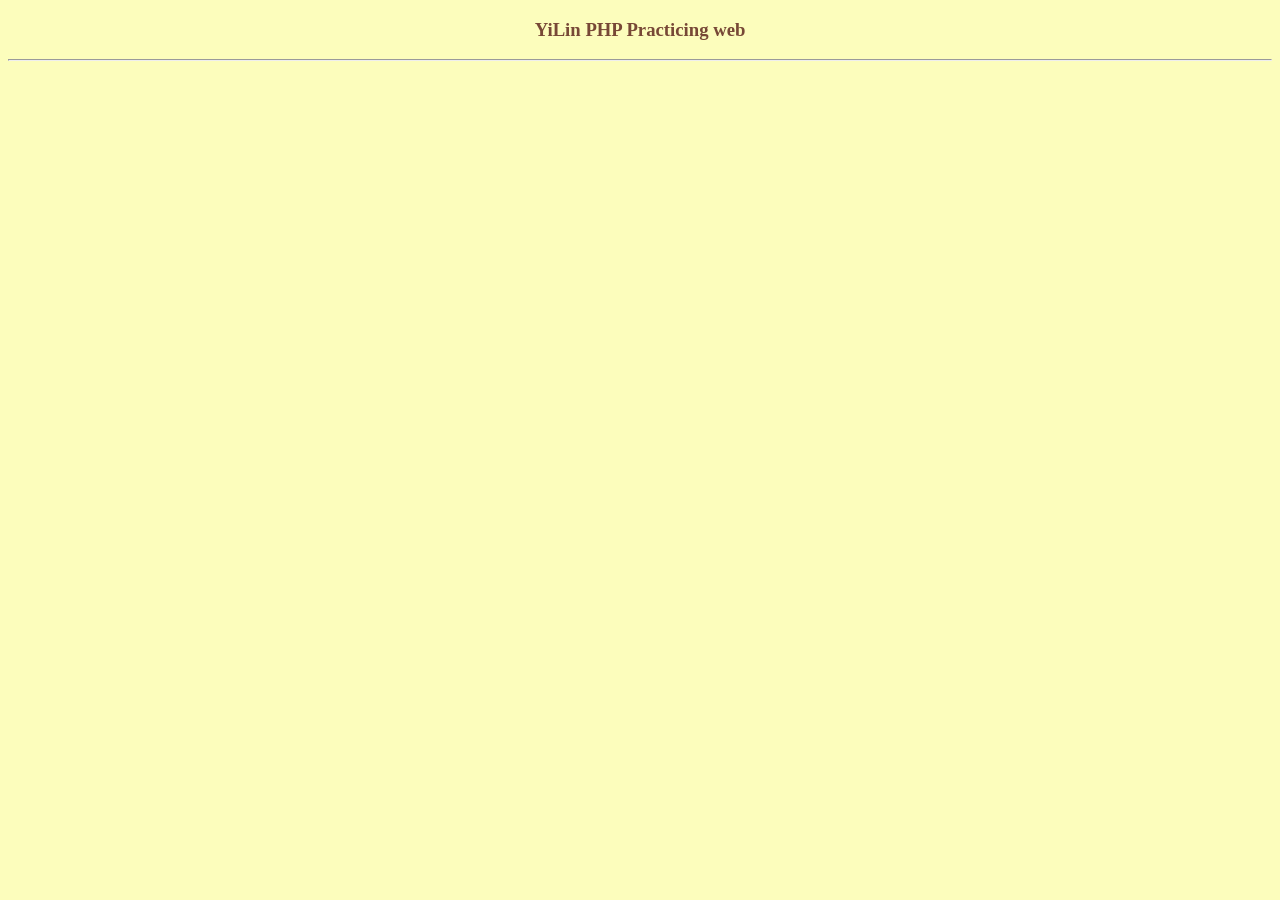
==== index.html @ b5592d77 "3 commit" ====
<!DOCTYPE html>
<html>
<head>
	<meta charset="utf-8">
	<title>YiLin PHP 0831</title>
	<style type="text/css">
		body {background-color: #FCFDBC;color: #774836; }
		button{background-color: #FDF0C4;color: #41354D;margin: 4px 2px;padding: 10px;}
	</style>


</head>
<body>
	<h3><center>YiLin PHP Practicing web</center></h3>
	<hr>
	   

</body>
</html>
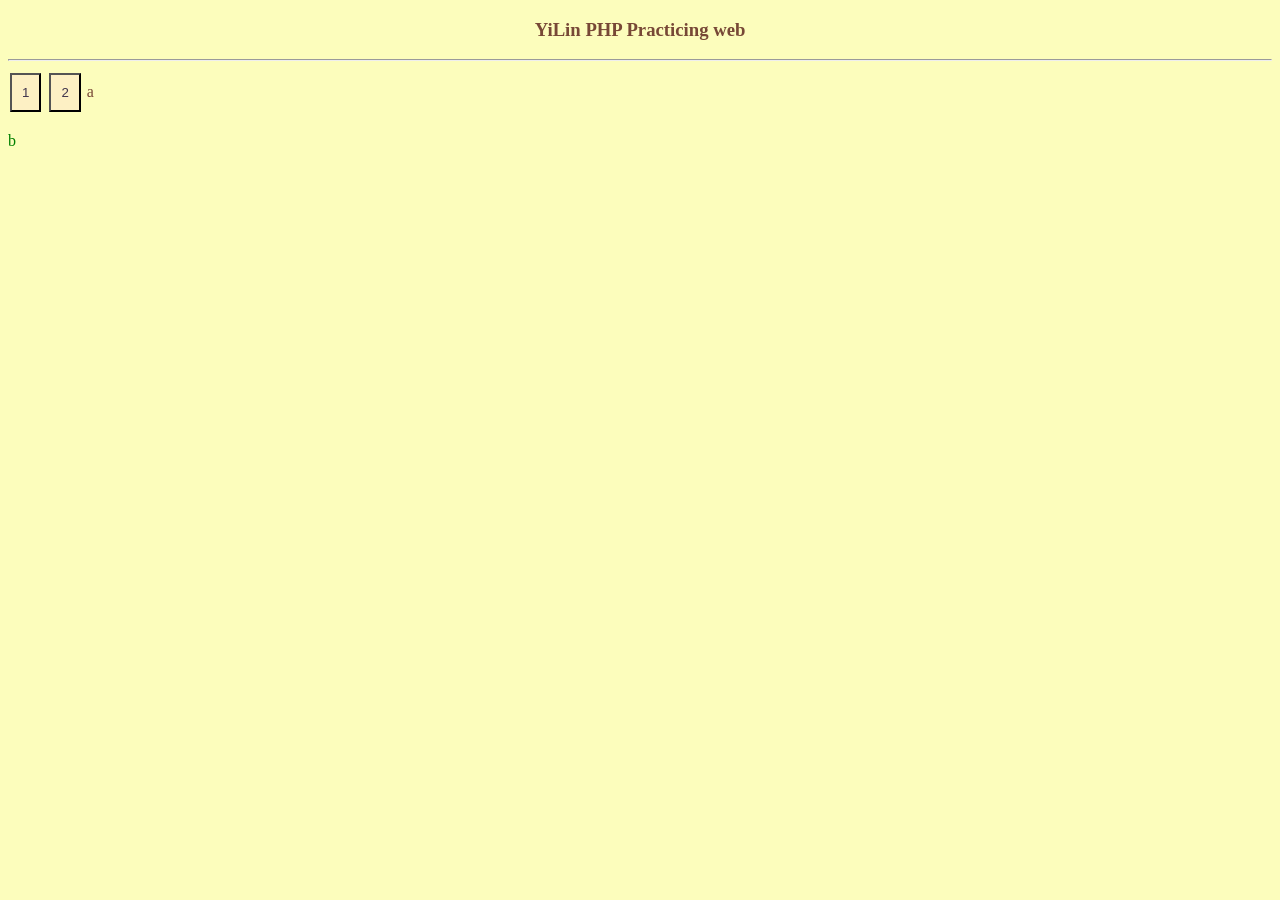
==== commit 41bedc5c: "+" ====
--- a/index.html
+++ b/index.html
@@ -2,18 +2,16 @@
 <html>
 <head>
 	<meta charset="utf-8">
-	<title>YiLin PHP 0831</title>
-	<style type="text/css">
-		body {background-color: #FCFDBC;color: #774836; }
-		button{background-color: #FDF0C4;color: #41354D;margin: 4px 2px;padding: 10px;}
-	</style>
+	<link rel="stylesheet" href="styles.css">
 
 
 </head>
 <body>
 	<h3><center>YiLin PHP Practicing web</center></h3>
 	<hr>
-	   
-
+     <button>1     </button>
+     <button>2     </button>
+     <il>a</il>
+     <il><p>b</p></il>
 </body>
 </html>
--- a/styles.css
+++ b/styles.css
@@ -0,0 +1,3 @@
+	body {background-color: #FCFDBC;color: #774836; }
+	button{background-color: #FDF0C4;color: #41354D;margin: 4px 2px;padding: 10px;}
+    p {color:green;}
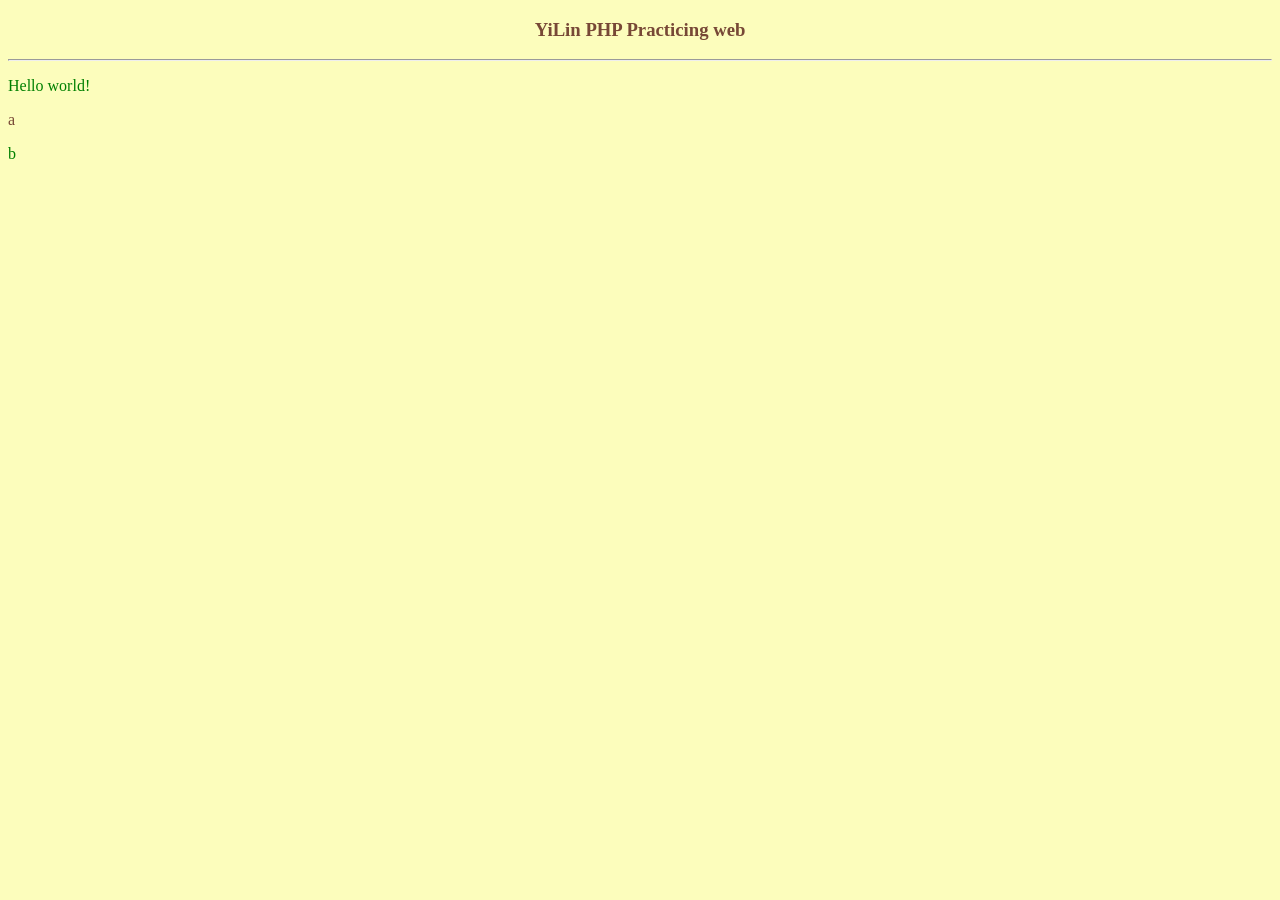
==== commit ff3f194c: "Update index.html" ====
--- a/index.html
+++ b/index.html
@@ -9,9 +9,8 @@
 <body>
 	<h3><center>YiLin PHP Practicing web</center></h3>
 	<hr>
-     <button>1     </button>
-     <button>2     </button>
+     <p class="double">Hello world!</p>
      <il>a</il>
      <il><p>b</p></il>
 </body>
-</html>+</html>
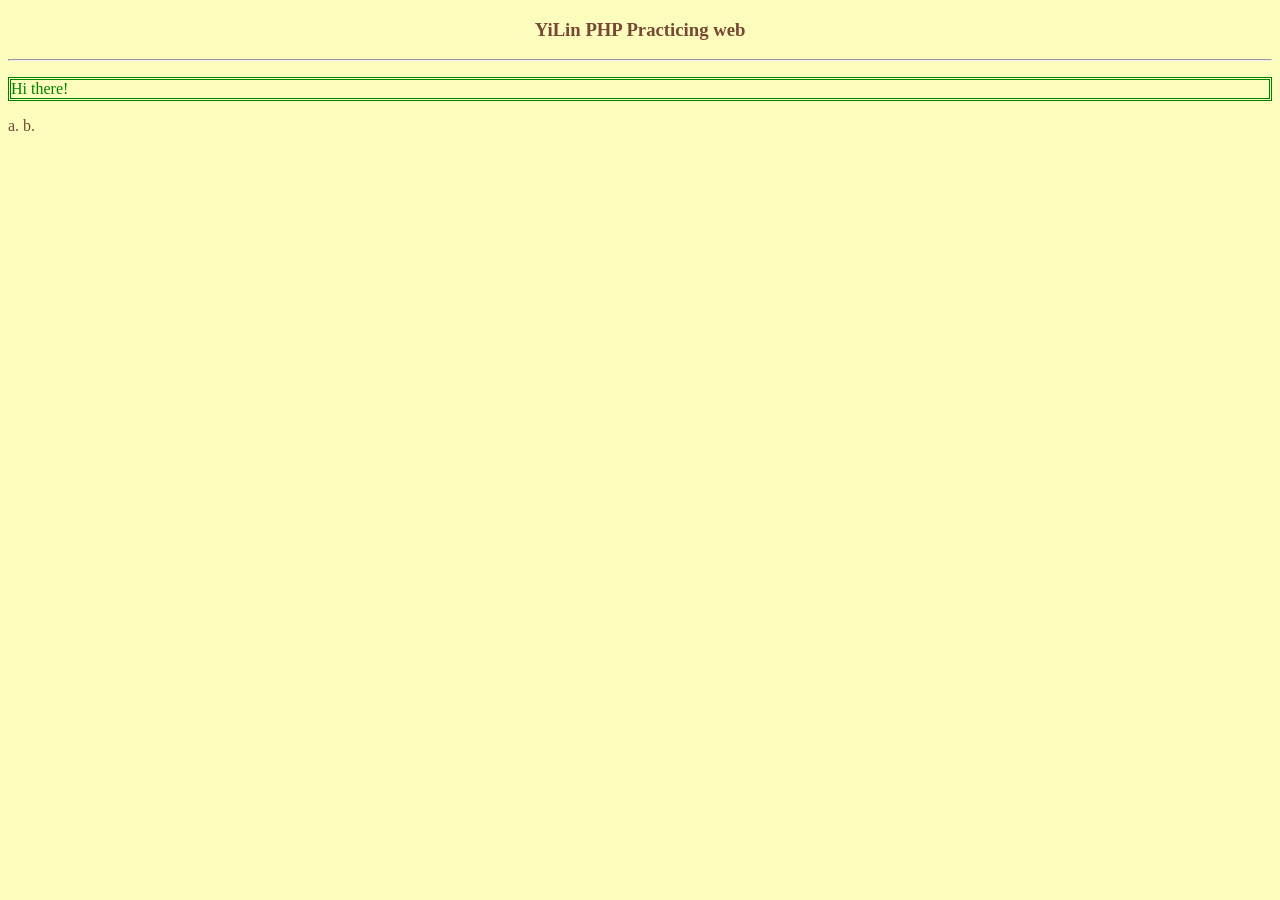
==== commit eb9002ae: "Update index.html" ====
--- a/index.html
+++ b/index.html
@@ -9,8 +9,8 @@
 <body>
 	<h3><center>YiLin PHP Practicing web</center></h3>
 	<hr>
-     <p class="double">Hello world!</p>
-     <il>a</il>
-     <il><p>b</p></il>
+     <p class="double">Hi there!</p>
+     <il>a. </il>
+     <il>b.</il>
 </body>
 </html>
--- a/styles.css
+++ b/styles.css
@@ -1,3 +1,4 @@
 	body {background-color: #FCFDBC;color: #774836; }
 	button{background-color: #FDF0C4;color: #41354D;margin: 4px 2px;padding: 10px;}
-    p {color:green;}+    p.double{border-style: double;}
+    p {color:green;}
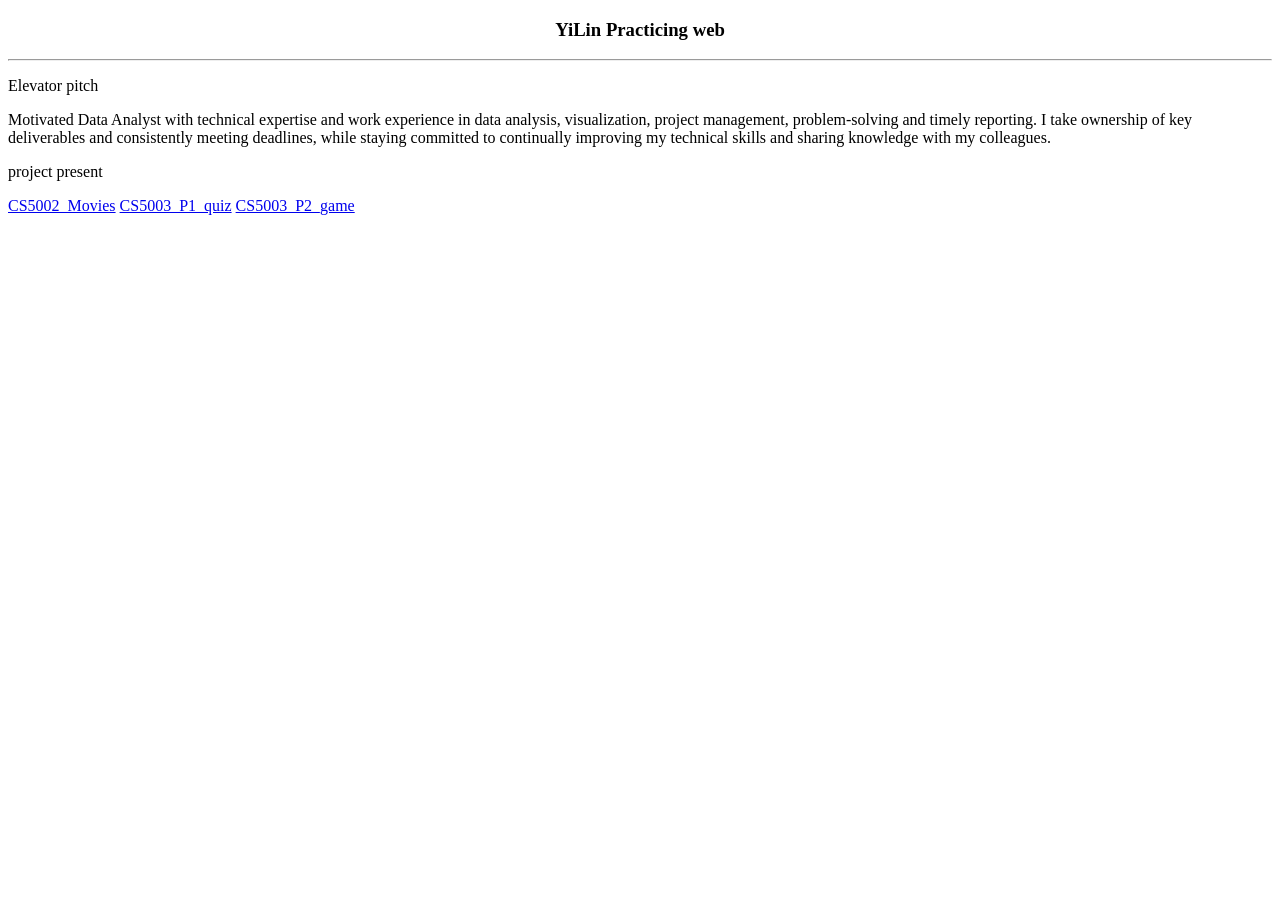
==== commit 1540297b: "01/27" ====
--- a/index.html
+++ b/index.html
@@ -2,15 +2,58 @@
 <html>
 <head>
 	<meta charset="utf-8">
-	<link rel="stylesheet" href="styles.css">
+	<!-- 
+    <link rel="stylesheet" href="styles.css"> -->
+     <h3><center>YiLin Practicing web</center></h3>
 
 
 </head>
-<body>
-	<h3><center>YiLin PHP Practicing web</center></h3>
-	<hr>
-     <p class="double">Hi there!</p>
-     <il>a. </il>
-     <il>b.</il>
+     
+<body class="flex">
+     <hr>
+    
+     <div>
+          <p>Elevator pitch </p>
+          <p> Motivated Data Analyst with technical expertise and work experience in data analysis, 
+            visualization, project management, problem-solving and timely reporting. I take ownership of key 
+            deliverables and consistently meeting deadlines, while staying committed to continually improving 
+            my technical skills and sharing knowledge with my colleagues.</p>
+     </div>
+	
+     
+     <div id="wrapper">
+     
+         <div id="start-container" class="flex">
+             <div>
+                <p> project present </p>
+                <a href='./CS5002/movies.html'>CS5002_Movies</a>
+
+                <a href='./CS5003/CS5003_P1_quiz.html'>CS5003_P1_quiz</a>
+
+                <a href='./CS5003/CS5003_P2_game.html'>CS5003_P2_game</a>
+
+
+             <!-- <table id="leader-board">
+                 <thead>
+                 <tr><th colspan="3" scope="colgroup">Work experince  </th> </tr>
+                 <tr>
+                     <th>Date</th><th> Company </th> <th> Work...</th>
+                 </tr>
+                 </thead>
+                 <tbody>
+                 <tr><td> 2021 </td><td> Micron </td><td> EE</td></tr>
+                 </tbody>
+             </table> -->
+             </div>
+         </div>
+     
+     
+<!--      
+         -->
+     
+     
 </body>
+<footer>
+
+</footer>
 </html>
--- a/styles.css
+++ b/styles.css
@@ -1,4 +1,77 @@
-	body {background-color: #FCFDBC;color: #774836; }
-	button{background-color: #FDF0C4;color: #41354D;margin: 4px 2px;padding: 10px;}
-    p.double{border-style: double;}
-    p {color:green;}
+*{
+    padding:0;
+    margin: 0;
+    box-sizing: border-box;
+}
+
+:root{
+   --light-blue-color: #468B97;
+    --light-color: #F3AA60;
+    --pink-color: #EF6262;
+    --dark-color: #1D5B79;
+    --grey-color: #d8d7c3;
+    --transition: all 300ms ease-in-out;
+}
+
+body{
+    font-family: 'Source Code Pro';
+    font-size: 24px;
+    min-height: 100vh;
+    background:  var(--dark-color)
+}
+
+footer{
+	min-height: 20vh;	
+}
+	
+/* button{background-color: #FDF0C4;color: #41354D;margin: 4px 2px;padding: 10px;} */
+    
+p {color:var(--grey-color);}
+
+.flex{
+    display: flex;
+    flex-flow: column;
+    align-items: center;
+    justify-content: center;
+}
+
+
+body{
+    font-family: 'Source Code Pro';
+    font-size: 24px;
+    min-height: 100vh;
+    background:  var(--dark-color)
+}
+
+#pre-container{
+    margin-bottom: 2rem ;
+	
+}
+
+
+#start, #ready{
+    border: none;
+    border-radius: 0.5rem;
+    outline: 0;
+    font-family: "Source Code Pro";
+    font-size: 1.2rem;
+    font-weight: 600;
+    padding: 0.5rem 1rem;
+    margin: 0.5rem 1rem auto;
+    cursor: pointer;
+    display: inline-flex;
+    box-shadow: 0 4px 0 0  #868679;
+    transition: var(--transition);
+
+}
+#wrapper{
+    background: var(--grey-color);
+    padding: 1.5rem 4rem 3rem 4rem;
+    width: 80%;
+    max-height: 75%;
+    border-radius: 1.5rem;
+    /*border-top-left-radius: 1.5rem;*/
+    /*border-bottom-right-radius: 1.5rem;*/
+    box-shadow: 0 5px 10px rgb(0 0 0 / 40%), 0 15px 30px rgb(0 0 0/ 60%) ;
+
+ }
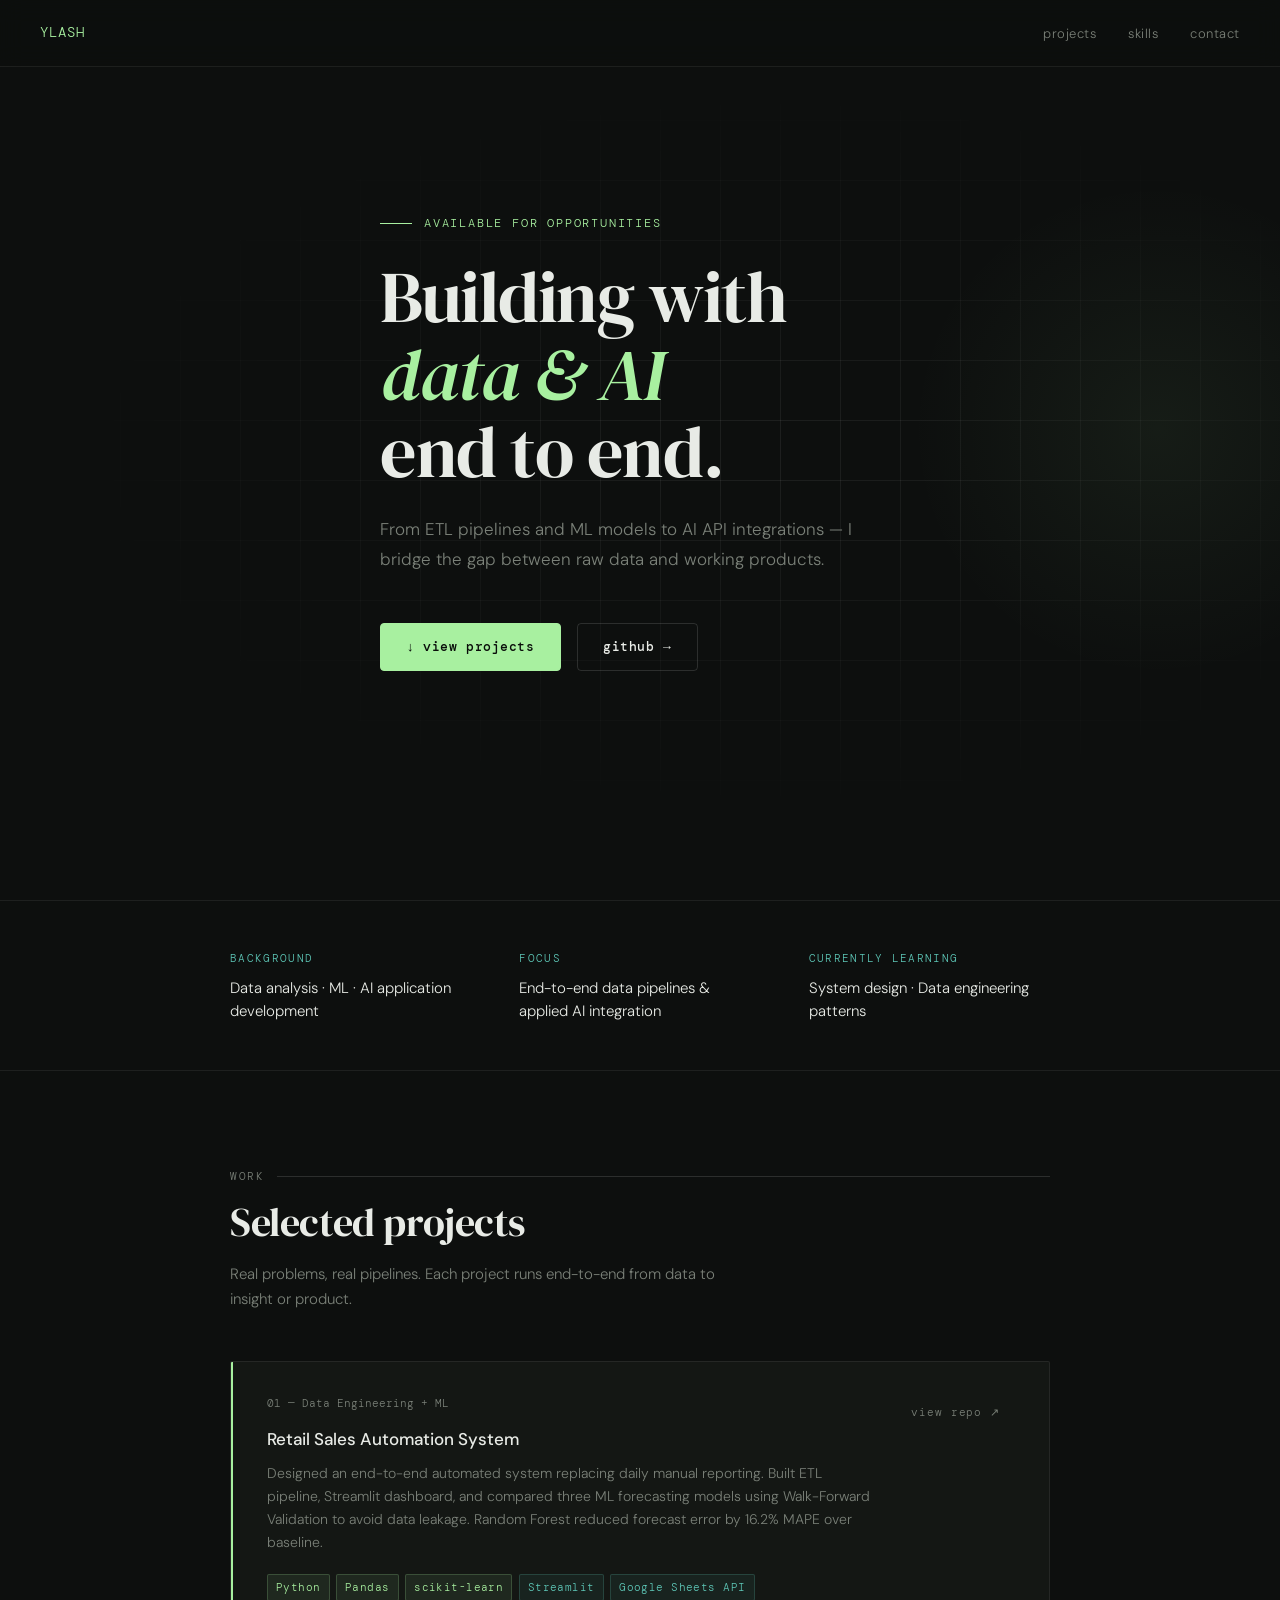
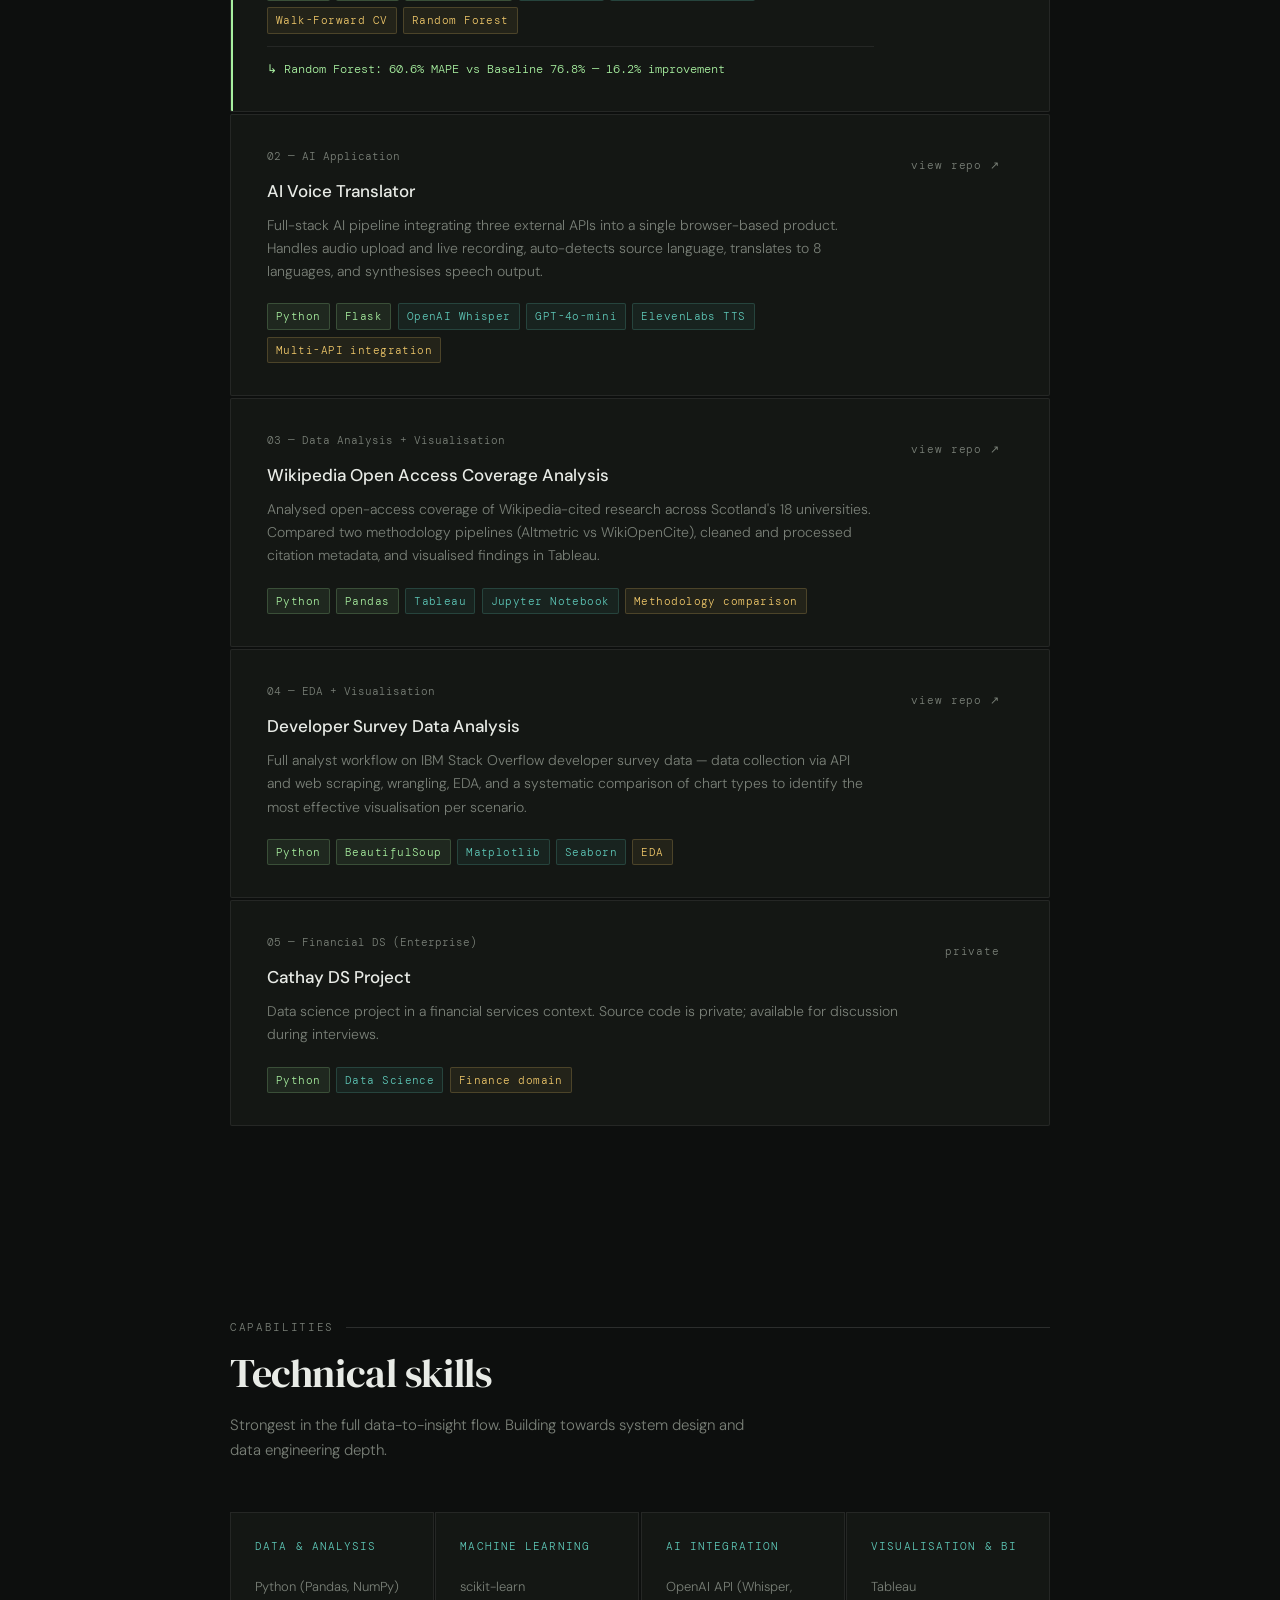
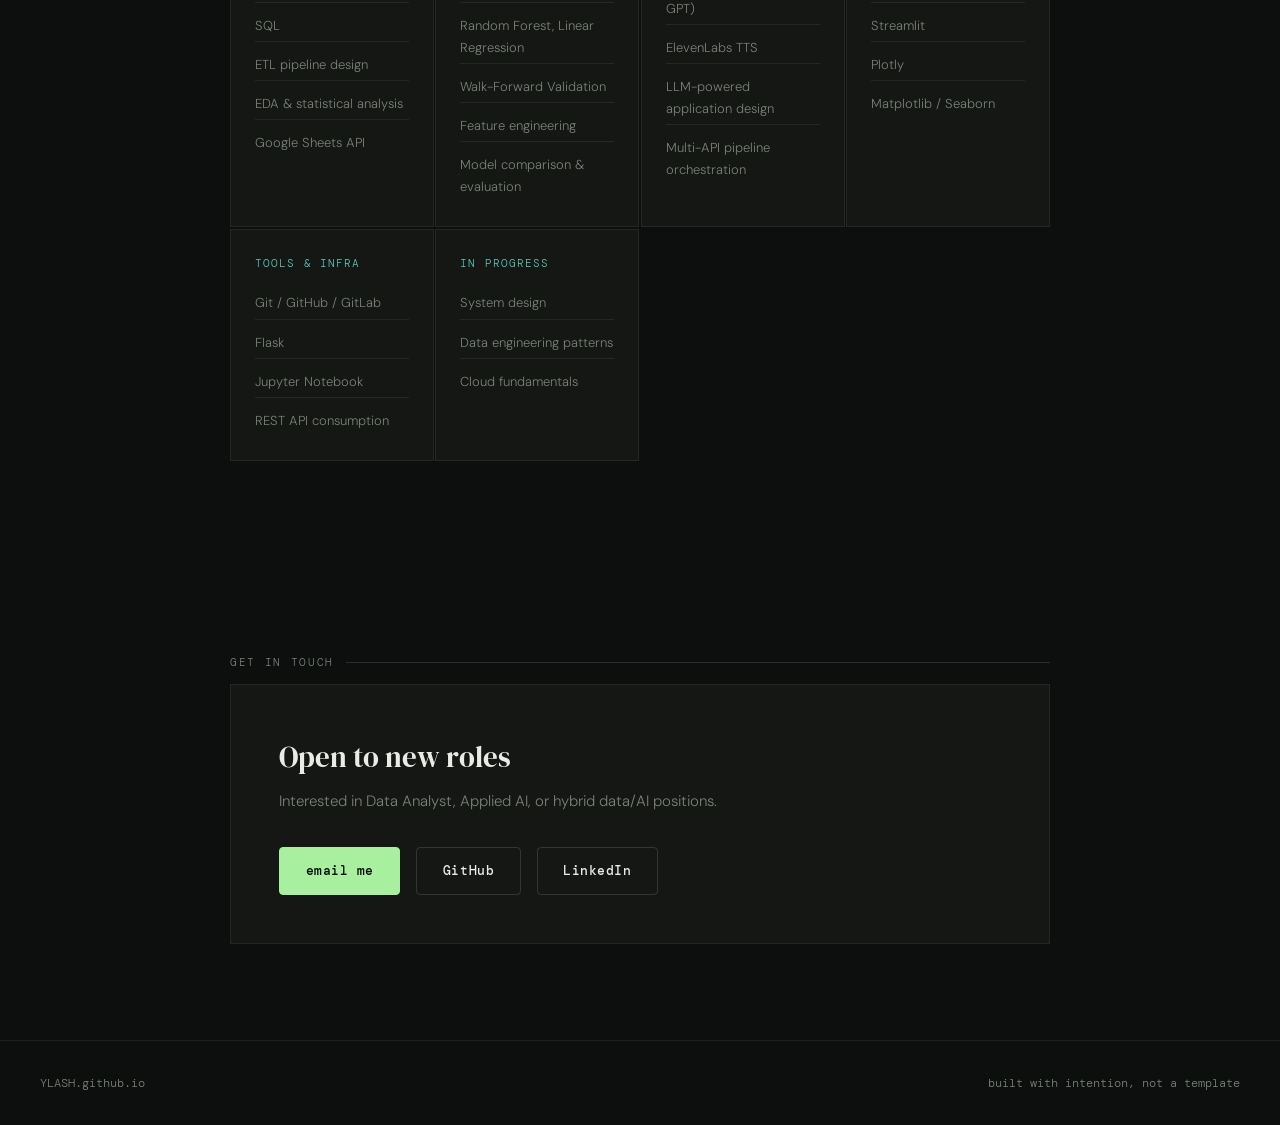
==== commit 4b298d5a: "up-to-date" ====
--- a/index.html
+++ b/index.html
@@ -1,59 +1,598 @@
 <!DOCTYPE html>
-<html>
+<html lang="en">
 <head>
-	<meta charset="utf-8">
-	<!-- 
-    <link rel="stylesheet" href="styles.css"> -->
-     <h3><center>YiLin Practicing web</center></h3>
-
-
+<meta charset="UTF-8">
+<meta name="viewport" content="width=device-width, initial-scale=1.0">
+<title>YLASH — AI & Data Portfolio</title>
+<link rel="preconnect" href="https://fonts.googleapis.com">
+<link href="https://fonts.googleapis.com/css2?family=DM+Serif+Display:ital@0;1&family=DM+Mono:wght@400;500&family=DM+Sans:wght@300;400;500&display=swap" rel="stylesheet">
+<style>
+  *, *::before, *::after { box-sizing: border-box; margin: 0; padding: 0; }
+
+  :root {
+    --bg: #0d0f0e;
+    --bg2: #141714;
+    --bg3: #1c201b;
+    --line: rgba(255,255,255,0.07);
+    --line2: rgba(255,255,255,0.13);
+    --text: #e8ebe6;
+    --muted: #7a8078;
+    --accent: #a8f0a0;
+    --accent2: #5ec8b8;
+    --accent3: #f0c86a;
+    --tag-bg: rgba(168,240,160,0.08);
+    --tag-border: rgba(168,240,160,0.2);
+  }
+
+  html { scroll-behavior: smooth; }
+
+  body {
+    background: var(--bg);
+    color: var(--text);
+    font-family: 'DM Sans', sans-serif;
+    font-weight: 300;
+    line-height: 1.7;
+    font-size: 16px;
+    overflow-x: hidden;
+  }
+
+  /* --- NAV --- */
+  nav {
+    position: fixed; top: 0; left: 0; right: 0; z-index: 100;
+    display: flex; align-items: center; justify-content: space-between;
+    padding: 1.2rem 2.5rem;
+    border-bottom: 0.5px solid var(--line);
+    background: rgba(13,15,14,0.85);
+    backdrop-filter: blur(12px);
+  }
+  .nav-logo {
+    font-family: 'DM Mono', monospace;
+    font-size: 14px;
+    color: var(--accent);
+    letter-spacing: 0.08em;
+    text-decoration: none;
+  }
+  .nav-links { display: flex; gap: 2rem; list-style: none; }
+  .nav-links a {
+    font-size: 13px; color: var(--muted); text-decoration: none;
+    letter-spacing: 0.04em; transition: color 0.2s;
+  }
+  .nav-links a:hover { color: var(--text); }
+
+  /* --- SECTIONS --- */
+  section { padding: 6rem 0; }
+  .container { max-width: 900px; margin: 0 auto; padding: 0 2.5rem; }
+
+  /* --- HERO --- */
+  #hero {
+    min-height: 100vh;
+    display: flex; align-items: center;
+    padding-top: 80px;
+    position: relative;
+    overflow: hidden;
+  }
+  .hero-grid-bg {
+    position: absolute; inset: 0; z-index: 0;
+    background-image:
+      linear-gradient(var(--line) 1px, transparent 1px),
+      linear-gradient(90deg, var(--line) 1px, transparent 1px);
+    background-size: 60px 60px;
+    mask-image: radial-gradient(ellipse 80% 60% at 60% 50%, black 0%, transparent 70%);
+  }
+  .hero-glow {
+    position: absolute; top: 20%; right: -10%;
+    width: 500px; height: 500px; border-radius: 50%;
+    background: radial-gradient(circle, rgba(168,240,160,0.06) 0%, transparent 70%);
+    pointer-events: none;
+  }
+  .hero-content { position: relative; z-index: 1; }
+  .hero-eyebrow {
+    font-family: 'DM Mono', monospace;
+    font-size: 12px; color: var(--accent);
+    letter-spacing: 0.15em; text-transform: uppercase;
+    margin-bottom: 1.5rem;
+    display: flex; align-items: center; gap: 0.75rem;
+  }
+  .hero-eyebrow::before {
+    content: ''; display: block;
+    width: 32px; height: 1px; background: var(--accent);
+  }
+  h1 {
+    font-family: 'DM Serif Display', serif;
+    font-size: clamp(2.8rem, 6vw, 4.5rem);
+    line-height: 1.08;
+    font-weight: 400;
+    margin-bottom: 1.5rem;
+    letter-spacing: -0.02em;
+  }
+  h1 em {
+    font-style: italic; color: var(--accent);
+  }
+  .hero-sub {
+    font-size: 17px; color: var(--muted);
+    max-width: 520px; margin-bottom: 3rem;
+    line-height: 1.75;
+  }
+  .hero-ctas { display: flex; gap: 1rem; flex-wrap: wrap; }
+  .btn {
+    display: inline-flex; align-items: center; gap: 0.5rem;
+    padding: 0.75rem 1.6rem; border-radius: 4px;
+    font-size: 13px; font-weight: 500; letter-spacing: 0.04em;
+    text-decoration: none; transition: all 0.2s; cursor: pointer;
+    font-family: 'DM Mono', monospace;
+  }
+  .btn-primary {
+    background: var(--accent); color: #0a0e0a;
+    border: 1px solid var(--accent);
+  }
+  .btn-primary:hover { background: #bff5b7; }
+  .btn-ghost {
+    background: transparent; color: var(--text);
+    border: 0.5px solid var(--line2);
+  }
+  .btn-ghost:hover { border-color: var(--accent); color: var(--accent); }
+
+  /* --- ABOUT STRIP --- */
+  .about-strip {
+    border-top: 0.5px solid var(--line);
+    border-bottom: 0.5px solid var(--line);
+    padding: 3rem 0;
+  }
+  .about-strip .container {
+    display: grid; grid-template-columns: 1fr 1fr 1fr;
+    gap: 3rem;
+  }
+  .about-item-label {
+    font-family: 'DM Mono', monospace;
+    font-size: 11px; color: var(--accent2);
+    letter-spacing: 0.12em; text-transform: uppercase;
+    margin-bottom: 0.6rem;
+  }
+  .about-item-val {
+    font-size: 15px; color: var(--text);
+    line-height: 1.5;
+  }
+
+  /* --- SECTION TITLES --- */
+  .section-label {
+    font-family: 'DM Mono', monospace;
+    font-size: 11px; color: var(--muted);
+    letter-spacing: 0.15em; text-transform: uppercase;
+    margin-bottom: 0.75rem;
+    display: flex; align-items: center; gap: 0.75rem;
+  }
+  .section-label::after {
+    content: ''; flex: 1;
+    height: 0.5px; background: var(--line2);
+  }
+  h2 {
+    font-family: 'DM Serif Display', serif;
+    font-size: clamp(1.8rem, 3.5vw, 2.5rem);
+    font-weight: 400; line-height: 1.2;
+    margin-bottom: 1rem;
+    letter-spacing: -0.01em;
+  }
+  .section-intro {
+    color: var(--muted); font-size: 15px; max-width: 520px;
+    margin-bottom: 3rem;
+  }
+
+  /* --- PROJECTS --- */
+  .project-grid { display: grid; gap: 1.5px; }
+  .project-card {
+    background: var(--bg2);
+    border: 0.5px solid var(--line);
+    border-radius: 2px;
+    padding: 2rem 2.25rem;
+    display: grid;
+    grid-template-columns: 1fr auto;
+    gap: 1.5rem;
+    transition: background 0.2s, border-color 0.2s;
+    text-decoration: none; color: inherit;
+    position: relative;
+    overflow: hidden;
+  }
+  .project-card::before {
+    content: ''; position: absolute;
+    left: 0; top: 0; bottom: 0; width: 2px;
+    background: transparent;
+    transition: background 0.2s;
+  }
+  .project-card:hover { background: var(--bg3); border-color: var(--line2); }
+  .project-card:hover::before { background: var(--accent); }
+  .project-card.featured::before { background: var(--accent); }
+  .project-number {
+    font-family: 'DM Mono', monospace;
+    font-size: 11px; color: var(--muted);
+    margin-bottom: 0.75rem;
+  }
+  .project-title {
+    font-size: 17px; font-weight: 500;
+    margin-bottom: 0.5rem; color: var(--text);
+  }
+  .project-desc {
+    font-size: 14px; color: var(--muted);
+    line-height: 1.65; margin-bottom: 1.25rem;
+  }
+  .project-tags { display: flex; flex-wrap: wrap; gap: 0.4rem; }
+  .tag {
+    font-family: 'DM Mono', monospace;
+    font-size: 11px; padding: 3px 8px; border-radius: 2px;
+    background: var(--tag-bg); border: 0.5px solid var(--tag-border);
+    color: var(--accent); letter-spacing: 0.04em;
+  }
+  .tag.blue {
+    background: rgba(94,200,184,0.07);
+    border-color: rgba(94,200,184,0.2);
+    color: var(--accent2);
+  }
+  .tag.amber {
+    background: rgba(240,200,106,0.07);
+    border-color: rgba(240,200,106,0.2);
+    color: var(--accent3);
+  }
+  .project-link {
+    font-family: 'DM Mono', monospace;
+    font-size: 11px; color: var(--muted);
+    text-decoration: none; letter-spacing: 0.08em;
+    display: flex; align-items: center; gap: 0.4rem;
+    white-space: nowrap; align-self: start;
+    padding: 0.5rem 0.75rem;
+    border: 0.5px solid transparent;
+    border-radius: 2px;
+    transition: all 0.2s;
+  }
+  .project-link:hover {
+    color: var(--accent); border-color: var(--tag-border);
+    background: var(--tag-bg);
+  }
+  .project-highlight {
+    font-family: 'DM Mono', monospace;
+    font-size: 12px; color: var(--accent);
+    margin-top: 0.75rem;
+    padding-top: 0.75rem;
+    border-top: 0.5px solid var(--line);
+  }
+
+  /* --- SKILLS --- */
+  .skills-grid {
+    display: grid;
+    grid-template-columns: repeat(auto-fit, minmax(200px, 1fr));
+    gap: 1.5px;
+  }
+  .skill-group {
+    background: var(--bg2);
+    border: 0.5px solid var(--line);
+    padding: 1.5rem;
+  }
+  .skill-group-title {
+    font-family: 'DM Mono', monospace;
+    font-size: 11px; color: var(--accent2);
+    letter-spacing: 0.1em; text-transform: uppercase;
+    margin-bottom: 1rem;
+  }
+  .skill-list {
+    list-style: none; display: flex; flex-wrap: wrap; gap: 0.5rem;
+  }
+  .skill-list li {
+    font-size: 13px; color: var(--muted);
+    padding: 4px 0;
+    border-bottom: 0.5px solid var(--line);
+    width: 100%;
+  }
+  .skill-list li:last-child { border-bottom: none; }
+
+  /* --- CONTACT --- */
+  .contact-block {
+    background: var(--bg2);
+    border: 0.5px solid var(--line);
+    padding: 3rem;
+    display: flex; align-items: center;
+    justify-content: space-between;
+    gap: 2rem; flex-wrap: wrap;
+  }
+  .contact-text h3 {
+    font-family: 'DM Serif Display', serif;
+    font-size: 1.8rem; font-weight: 400; margin-bottom: 0.5rem;
+  }
+  .contact-text p { color: var(--muted); font-size: 15px; }
+  .contact-links { display: flex; gap: 1rem; }
+
+  /* --- FOOTER --- */
+  footer {
+    border-top: 0.5px solid var(--line);
+    padding: 2rem 2.5rem;
+    display: flex; align-items: center; justify-content: space-between;
+  }
+  .footer-left {
+    font-family: 'DM Mono', monospace;
+    font-size: 12px; color: var(--muted);
+  }
+  .footer-right {
+    font-family: 'DM Mono', monospace;
+    font-size: 12px; color: var(--muted);
+  }
+
+  /* --- ANIMATIONS --- */
+  @keyframes fadeUp {
+    from { opacity: 0; transform: translateY(24px); }
+    to { opacity: 1; transform: translateY(0); }
+  }
+  .fade-up { animation: fadeUp 0.7s ease forwards; }
+  .fade-up-1 { animation-delay: 0.1s; opacity: 0; }
+  .fade-up-2 { animation-delay: 0.25s; opacity: 0; }
+  .fade-up-3 { animation-delay: 0.4s; opacity: 0; }
+  .fade-up-4 { animation-delay: 0.55s; opacity: 0; }
+
+  @media (max-width: 640px) {
+    nav { padding: 1rem 1.5rem; }
+    .nav-links { display: none; }
+    .container { padding: 0 1.5rem; }
+    .about-strip .container { grid-template-columns: 1fr; gap: 2rem; }
+    .project-card { grid-template-columns: 1fr; }
+    .contact-block { flex-direction: column; }
+    footer { flex-direction: column; gap: 0.5rem; text-align: center; }
+  }
+</style>
 </head>
-     
-<body class="flex">
-     <hr>
-    
-     <div>
-          <p>Elevator pitch </p>
-          <p> Motivated Data Analyst with technical expertise and work experience in data analysis, 
-            visualization, project management, problem-solving and timely reporting. I take ownership of key 
-            deliverables and consistently meeting deadlines, while staying committed to continually improving 
-            my technical skills and sharing knowledge with my colleagues.</p>
-     </div>
-	
-     
-     <div id="wrapper">
-     
-         <div id="start-container" class="flex">
-             <div>
-                <p> project present </p>
-                <a href='./CS5002/movies.html'>CS5002_Movies</a>
-
-                <a href='./CS5003/CS5003_P1_quiz.html'>CS5003_P1_quiz</a>
-
-                <a href='./CS5003/CS5003_P2_game.html'>CS5003_P2_game</a>
-
-
-             <!-- <table id="leader-board">
-                 <thead>
-                 <tr><th colspan="3" scope="colgroup">Work experince  </th> </tr>
-                 <tr>
-                     <th>Date</th><th> Company </th> <th> Work...</th>
-                 </tr>
-                 </thead>
-                 <tbody>
-                 <tr><td> 2021 </td><td> Micron </td><td> EE</td></tr>
-                 </tbody>
-             </table> -->
-             </div>
-         </div>
-     
-     
-<!--      
-         -->
-     
-     
+<body>
+
+<nav>
+  <a class="nav-logo" href="#">YLASH</a>
+  <ul class="nav-links">
+    <li><a href="#projects">projects</a></li>
+    <li><a href="#skills">skills</a></li>
+    <li><a href="#contact">contact</a></li>
+  </ul>
+</nav>
+
+<!-- HERO -->
+<section id="hero">
+  <div class="hero-grid-bg"></div>
+  <div class="hero-glow"></div>
+  <div class="container hero-content">
+    <p class="hero-eyebrow fade-up fade-up-1">available for opportunities</p>
+    <h1 class="fade-up fade-up-2">
+      Building with<br><em>data & AI</em><br>end to end.
+    </h1>
+    <p class="hero-sub fade-up fade-up-3">
+      From ETL pipelines and ML models to AI API integrations —
+      I bridge the gap between raw data and working products.
+    </p>
+    <div class="hero-ctas fade-up fade-up-4">
+      <a class="btn btn-primary" href="#projects">↓ view projects</a>
+      <a class="btn btn-ghost" href="https://github.com/YLASH" target="_blank">github →</a>
+    </div>
+  </div>
+</section>
+
+<!-- ABOUT STRIP -->
+<div class="about-strip">
+  <div class="container">
+    <div>
+      <p class="about-item-label">background</p>
+      <p class="about-item-val">Data analysis · ML · AI application development</p>
+    </div>
+    <div>
+      <p class="about-item-label">focus</p>
+      <p class="about-item-val">End-to-end data pipelines & applied AI integration</p>
+    </div>
+    <div>
+      <p class="about-item-label">currently learning</p>
+      <p class="about-item-val">System design · Data engineering patterns</p>
+    </div>
+  </div>
+</div>
+
+<!-- PROJECTS -->
+<section id="projects">
+  <div class="container">
+    <p class="section-label">work</p>
+    <h2>Selected projects</h2>
+    <p class="section-intro">Real problems, real pipelines. Each project runs end-to-end from data to insight or product.</p>
+
+    <div class="project-grid">
+
+      <!-- Project 1: Retail -->
+      <a class="project-card featured" href="https://github.com/YLASH/Retail-Sales-Automation-System" target="_blank">
+        <div>
+          <p class="project-number">01 — Data Engineering + ML</p>
+          <p class="project-title">Retail Sales Automation System</p>
+          <p class="project-desc">
+            Designed an end-to-end automated system replacing daily manual reporting.
+            Built ETL pipeline, Streamlit dashboard, and compared three ML forecasting models
+            using Walk-Forward Validation to avoid data leakage. Random Forest reduced
+            forecast error by 16.2% MAPE over baseline.
+          </p>
+          <div class="project-tags">
+            <span class="tag">Python</span>
+            <span class="tag">Pandas</span>
+            <span class="tag">scikit-learn</span>
+            <span class="tag blue">Streamlit</span>
+            <span class="tag blue">Google Sheets API</span>
+            <span class="tag amber">Walk-Forward CV</span>
+            <span class="tag amber">Random Forest</span>
+          </div>
+          <p class="project-highlight">↳ Random Forest: 60.6% MAPE vs Baseline 76.8% — 16.2% improvement</p>
+        </div>
+        <span class="project-link">view repo ↗</span>
+      </a>
+
+      <!-- Project 2: AI Voice Translator -->
+      <a class="project-card" href="https://github.com/YLASH/ai-voice-translator" target="_blank">
+        <div>
+          <p class="project-number">02 — AI Application</p>
+          <p class="project-title">AI Voice Translator</p>
+          <p class="project-desc">
+            Full-stack AI pipeline integrating three external APIs into a single
+            browser-based product. Handles audio upload and live recording, auto-detects
+            source language, translates to 8 languages, and synthesises speech output.
+          </p>
+          <div class="project-tags">
+            <span class="tag">Python</span>
+            <span class="tag">Flask</span>
+            <span class="tag blue">OpenAI Whisper</span>
+            <span class="tag blue">GPT-4o-mini</span>
+            <span class="tag blue">ElevenLabs TTS</span>
+            <span class="tag amber">Multi-API integration</span>
+          </div>
+        </div>
+        <span class="project-link">view repo ↗</span>
+      </a>
+
+      <!-- Project 3: WikiCited -->
+      <a class="project-card" href="https://github.com/YLASH/WikiCited_Project" target="_blank">
+        <div>
+          <p class="project-number">03 — Data Analysis + Visualisation</p>
+          <p class="project-title">Wikipedia Open Access Coverage Analysis</p>
+          <p class="project-desc">
+            Analysed open-access coverage of Wikipedia-cited research across Scotland's
+            18 universities. Compared two methodology pipelines (Altmetric vs WikiOpenCite),
+            cleaned and processed citation metadata, and visualised findings in Tableau.
+          </p>
+          <div class="project-tags">
+            <span class="tag">Python</span>
+            <span class="tag">Pandas</span>
+            <span class="tag blue">Tableau</span>
+            <span class="tag blue">Jupyter Notebook</span>
+            <span class="tag amber">Methodology comparison</span>
+          </div>
+        </div>
+        <span class="project-link">view repo ↗</span>
+      </a>
+
+      <!-- Project 4: Survey -->
+      <a class="project-card" href="https://github.com/YLASH/Survey-Data-Analysis-Project" target="_blank">
+        <div>
+          <p class="project-number">04 — EDA + Visualisation</p>
+          <p class="project-title">Developer Survey Data Analysis</p>
+          <p class="project-desc">
+            Full analyst workflow on IBM Stack Overflow developer survey data —
+            data collection via API and web scraping, wrangling, EDA, and a systematic
+            comparison of chart types to identify the most effective visualisation per scenario.
+          </p>
+          <div class="project-tags">
+            <span class="tag">Python</span>
+            <span class="tag">BeautifulSoup</span>
+            <span class="tag blue">Matplotlib</span>
+            <span class="tag blue">Seaborn</span>
+            <span class="tag amber">EDA</span>
+          </div>
+        </div>
+        <span class="project-link">view repo ↗</span>
+      </a>
+
+      <!-- Project 5: Cathay -->
+      <div class="project-card" style="cursor: default;">
+        <div>
+          <p class="project-number">05 — Financial DS (Enterprise)</p>
+          <p class="project-title">Cathay DS Project</p>
+          <p class="project-desc">
+            Data science project in a financial services context.
+            Source code is private; available for discussion during interviews.
+          </p>
+          <div class="project-tags">
+            <span class="tag">Python</span>
+            <span class="tag blue">Data Science</span>
+            <span class="tag amber">Finance domain</span>
+          </div>
+        </div>
+        <span class="project-link" style="color: var(--muted); cursor: default;">private</span>
+      </div>
+
+    </div>
+  </div>
+</section>
+
+<!-- SKILLS -->
+<section id="skills">
+  <div class="container">
+    <p class="section-label">capabilities</p>
+    <h2>Technical skills</h2>
+    <p class="section-intro">Strongest in the full data-to-insight flow. Building towards system design and data engineering depth.</p>
+
+    <div class="skills-grid">
+      <div class="skill-group">
+        <p class="skill-group-title">Data & Analysis</p>
+        <ul class="skill-list">
+          <li>Python (Pandas, NumPy)</li>
+          <li>SQL</li>
+          <li>ETL pipeline design</li>
+          <li>EDA & statistical analysis</li>
+          <li>Google Sheets API</li>
+        </ul>
+      </div>
+      <div class="skill-group">
+        <p class="skill-group-title">Machine Learning</p>
+        <ul class="skill-list">
+          <li>scikit-learn</li>
+          <li>Random Forest, Linear Regression</li>
+          <li>Walk-Forward Validation</li>
+          <li>Feature engineering</li>
+          <li>Model comparison & evaluation</li>
+        </ul>
+      </div>
+      <div class="skill-group">
+        <p class="skill-group-title">AI Integration</p>
+        <ul class="skill-list">
+          <li>OpenAI API (Whisper, GPT)</li>
+          <li>ElevenLabs TTS</li>
+          <li>LLM-powered application design</li>
+          <li>Multi-API pipeline orchestration</li>
+        </ul>
+      </div>
+      <div class="skill-group">
+        <p class="skill-group-title">Visualisation & BI</p>
+        <ul class="skill-list">
+          <li>Tableau</li>
+          <li>Streamlit</li>
+          <li>Plotly</li>
+          <li>Matplotlib / Seaborn</li>
+        </ul>
+      </div>
+      <div class="skill-group">
+        <p class="skill-group-title">Tools & Infra</p>
+        <ul class="skill-list">
+          <li>Git / GitHub / GitLab</li>
+          <li>Flask</li>
+          <li>Jupyter Notebook</li>
+          <li>REST API consumption</li>
+        </ul>
+      </div>
+      <div class="skill-group">
+        <p class="skill-group-title">In progress</p>
+        <ul class="skill-list">
+          <li>System design</li>
+          <li>Data engineering patterns</li>
+          <li>Cloud fundamentals</li>
+        </ul>
+      </div>
+    </div>
+  </div>
+</section>
+
+<!-- CONTACT -->
+<section id="contact">
+  <div class="container">
+    <p class="section-label">get in touch</p>
+    <div class="contact-block">
+      <div class="contact-text">
+        <h3>Open to new roles</h3>
+        <p>Interested in Data Analyst, Applied AI, or hybrid data/AI positions.</p>
+      </div>
+      <div class="contact-links">
+        <a class="btn btn-primary" href="mailto:ylshiu2022ma@gmail.com">email me</a>
+        <a class="btn btn-ghost" href="https://github.com/YLASH" target="_blank">GitHub</a>
+        <a class="btn btn-ghost" href="https://www.linkedin.com/in/yilins-amhileen" target="_blank">LinkedIn</a>
+      </div>
+    </div>
+  </div>
+</section>
+
+<footer>
+  <span class="footer-left">YLASH.github.io</span>
+  <span class="footer-right">built with intention, not a template</span>
+</footer>
+
 </body>
-<footer>
-
-</footer>
 </html>
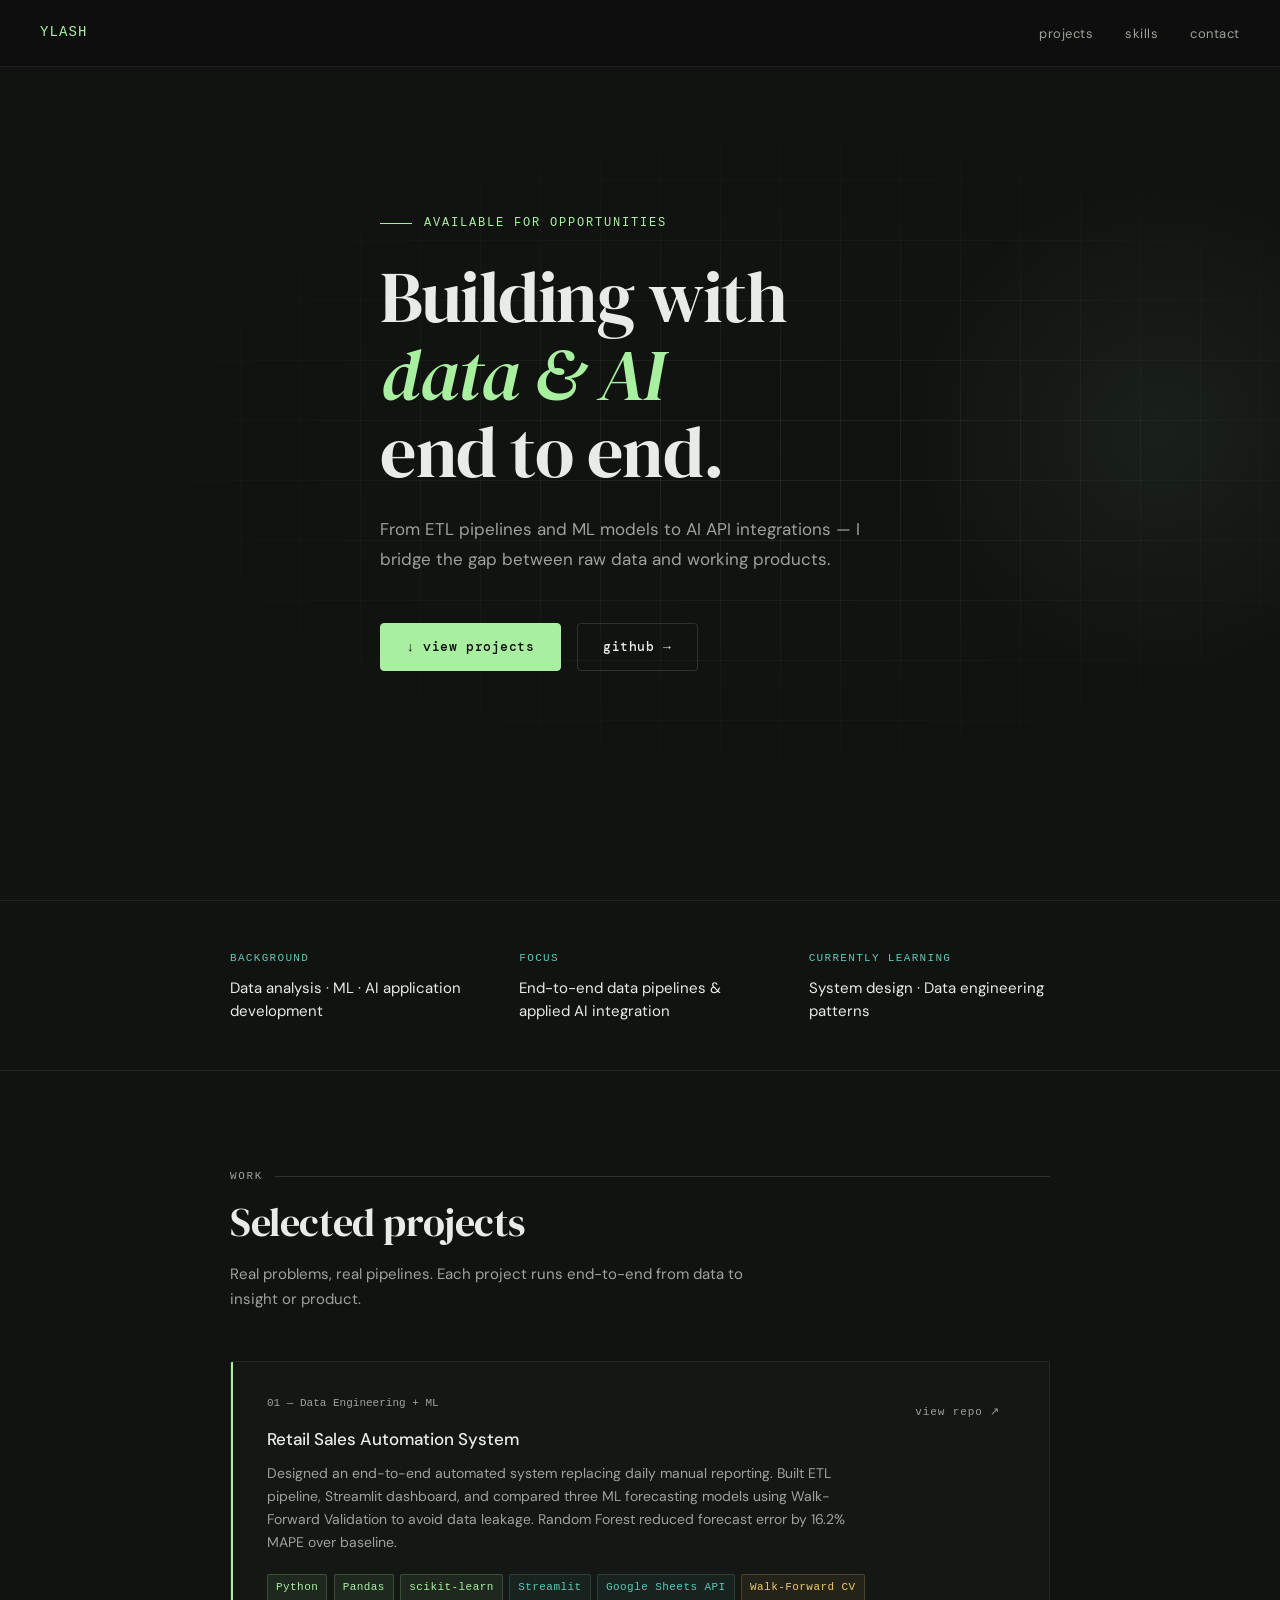
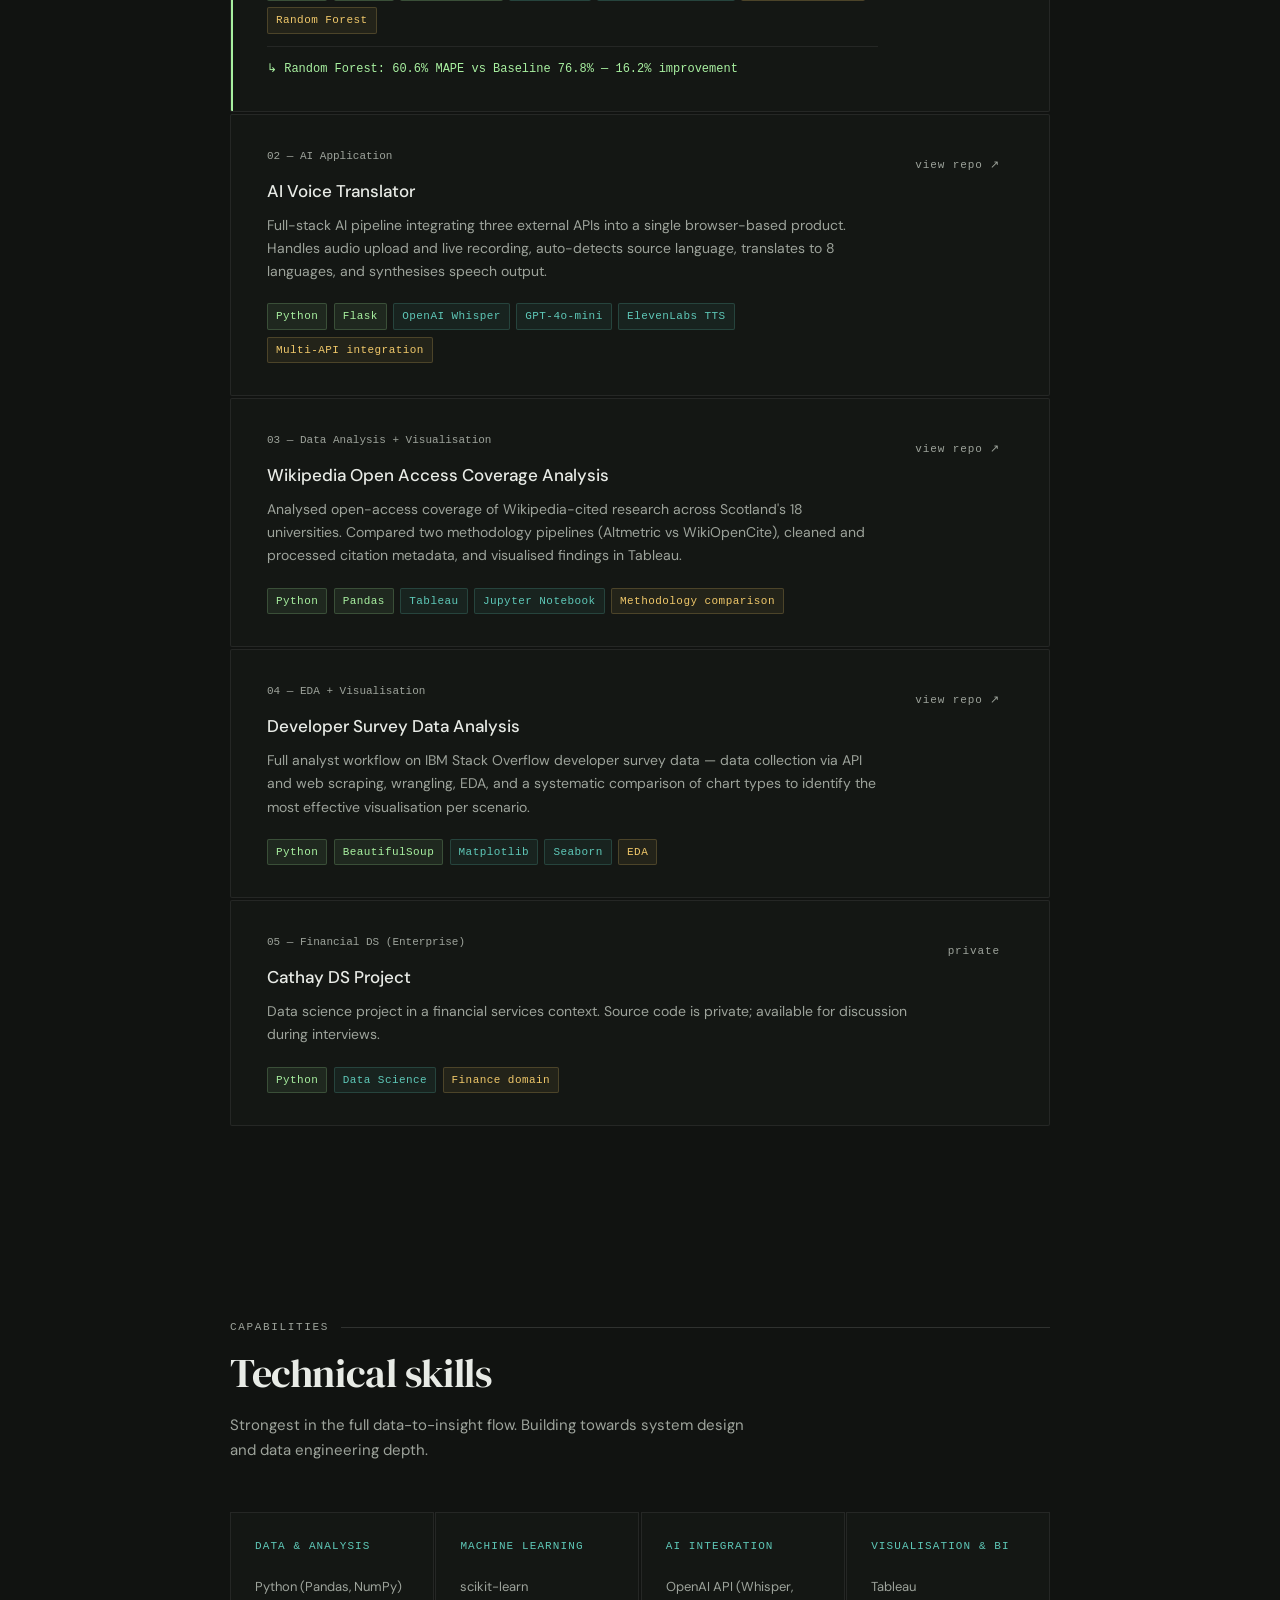
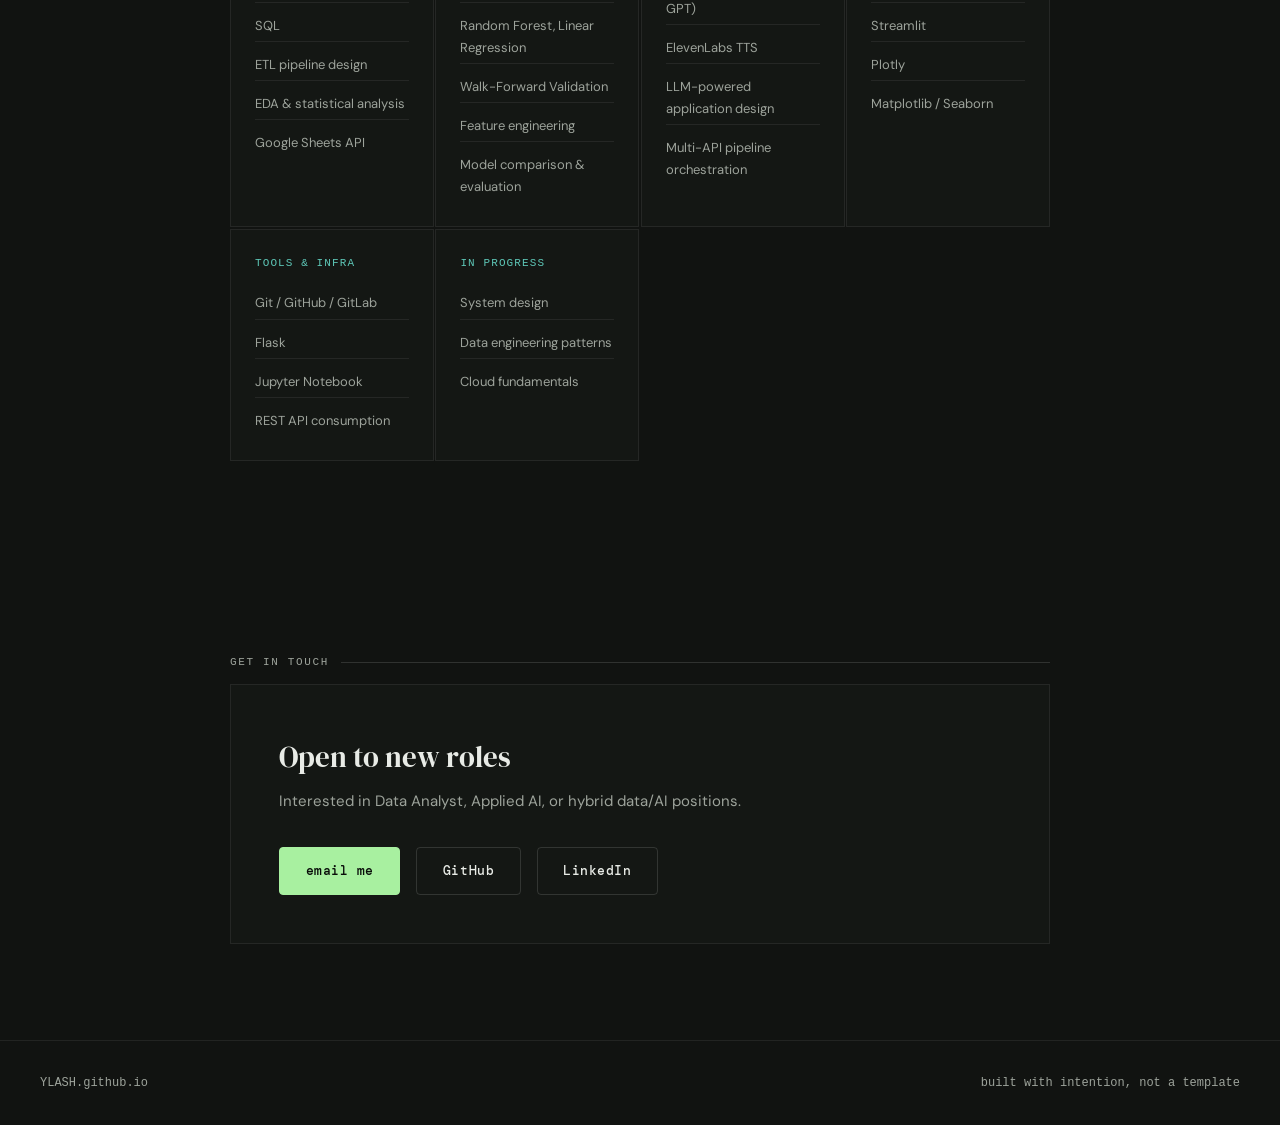
==== commit 1d4bfcf4: "fix:design" ====
--- a/index.html
+++ b/index.html
@@ -10,13 +10,13 @@
   *, *::before, *::after { box-sizing: border-box; margin: 0; padding: 0; }
 
   :root {
-    --bg: #0d0f0e;
+    --bg: #111311;
     --bg2: #141714;
     --bg3: #1c201b;
     --line: rgba(255,255,255,0.07);
     --line2: rgba(255,255,255,0.13);
     --text: #e8ebe6;
-    --muted: #7a8078;
+    --muted:#9da39b;
     --accent: #a8f0a0;
     --accent2: #5ec8b8;
     --accent3: #f0c86a;
@@ -30,7 +30,7 @@
     background: var(--bg);
     color: var(--text);
     font-family: 'DM Sans', sans-serif;
-    font-weight: 300;
+    font-weight:4400;
     line-height: 1.7;
     font-size: 16px;
     overflow-x: hidden;
@@ -180,6 +180,8 @@
   /* --- PROJECTS --- */
   .project-grid { display: grid; gap: 1.5px; }
   .project-card {
+    padding: 2.5rem 2.75rem;
+    border-radius: 4px;
     background: var(--bg2);
     border: 0.5px solid var(--line);
     border-radius: 2px;
